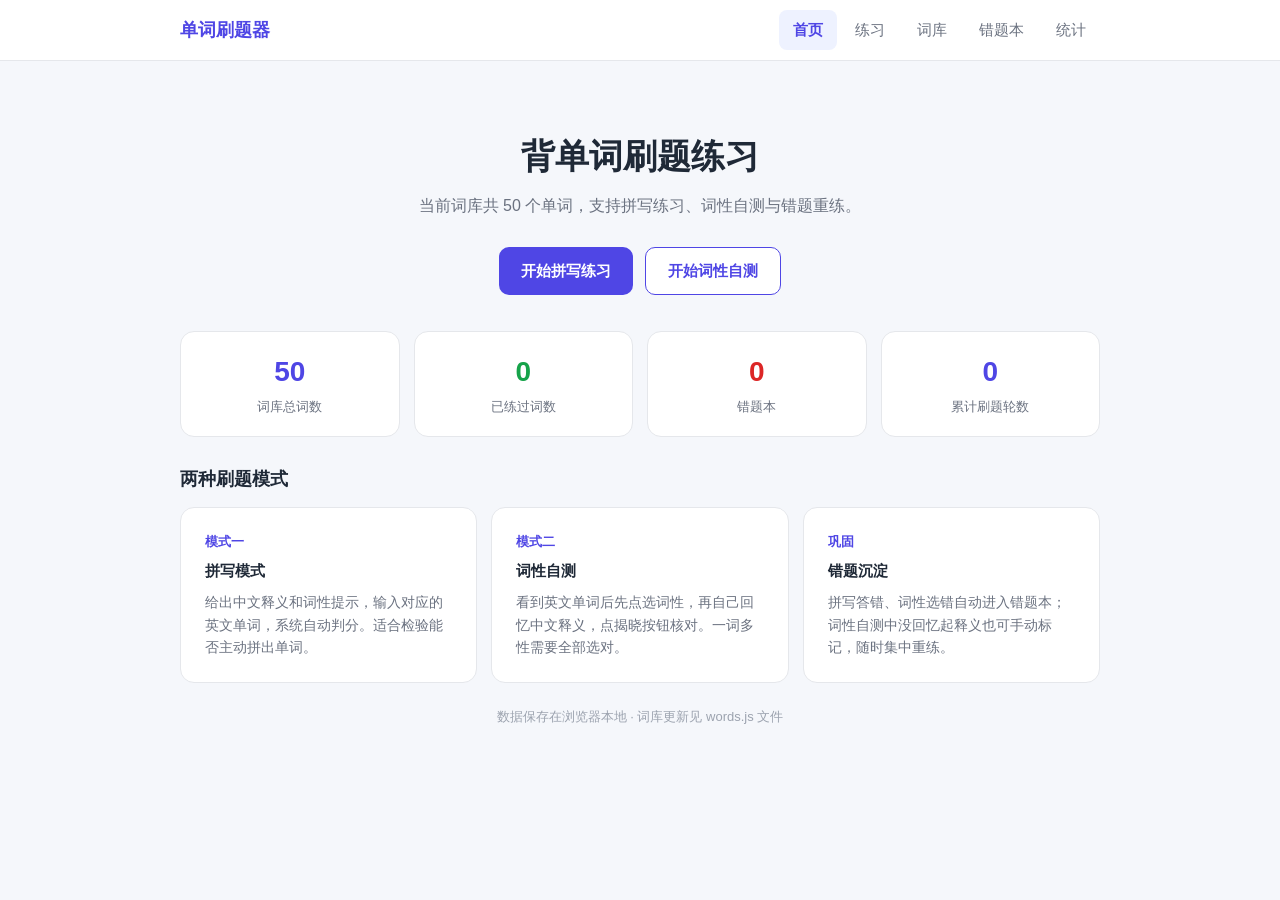
==== index.html @ fa1e154d "Add files via upload" ====
<!DOCTYPE html>
<html lang="zh-CN">
<head>
  <meta charset="UTF-8">
  <meta name="viewport" content="width=device-width, initial-scale=1.0">
  <title>单词刷题器</title>
  <link rel="stylesheet" href="css/style.css">
</head>
<body data-page="home">
  <nav class="nav">
    <div class="nav-inner">
      <a class="brand" href="index.html">单词刷题器</a>
      <div class="nav-links">
        <a href="index.html" data-nav="home">首页</a>
        <a href="practice.html" data-nav="practice">练习</a>
        <a href="browse.html" data-nav="browse">词库</a>
        <a href="mistakes.html" data-nav="mistakes">错题本</a>
        <a href="stats.html" data-nav="stats">统计</a>
      </div>
    </div>
  </nav>

  <div class="container">
    <div class="hero">
      <h1>背单词刷题练习</h1>
      <p class="subtitle" id="subtitle">正在加载词库…</p>
      <div class="hero-actions">
        <a class="btn btn-primary" href="practice.html?mode=spell">开始拼写练习</a>
        <a class="btn btn-outline" href="practice.html?mode=pos">开始词性自测</a>
      </div>
    </div>

    <div class="stat-grid">
      <div class="stat-box"><div class="num" id="st-total">0</div><div class="label">词库总词数</div></div>
      <div class="stat-box"><div class="num green" id="st-learned">0</div><div class="label">已练过词数</div></div>
      <div class="stat-box"><div class="num red" id="st-mistakes">0</div><div class="label">错题本</div></div>
      <div class="stat-box"><div class="num" id="st-rounds">0</div><div class="label">累计刷题轮数</div></div>
    </div>

    <h2 style="font-size:18px; margin: 26px 0 14px;">两种刷题模式</h2>
    <div class="feature-grid">
      <div class="card">
        <div class="feature-num">模式一</div>
        <h3>拼写模式</h3>
        <p>给出中文释义和词性提示，输入对应的英文单词，系统自动判分。适合检验能否主动拼出单词。</p>
      </div>
      <div class="card">
        <div class="feature-num">模式二</div>
        <h3>词性自测</h3>
        <p>看到英文单词后先点选词性，再自己回忆中文释义，点揭晓按钮核对。一词多性需要全部选对。</p>
      </div>
      <div class="card">
        <div class="feature-num">巩固</div>
        <h3>错题沉淀</h3>
        <p>拼写答错、词性选错自动进入错题本；词性自测中没回忆起释义也可手动标记，随时集中重练。</p>
      </div>
    </div>

    <div class="footer">数据保存在浏览器本地 · 词库更新见 words.js 文件</div>
  </div>

  <script src="js/words.js"></script>
  <script src="js/app.js"></script>
  <script>
    markActiveNav();
    var words = getAllWords();
    var stats = Store.getStats();
    var learned = Object.keys(stats).filter(function (w) { return stats[w].seen > 0 && getWord(w); }).length;
    document.getElementById('subtitle').textContent =
      '当前词库共 ' + words.length + ' 个单词，支持拼写练习、词性自测与错题重练。';
    document.getElementById('st-total').textContent = words.length;
    document.getElementById('st-learned').textContent = learned;
    document.getElementById('st-mistakes').textContent = Store.getMistakes().length;
    document.getElementById('st-rounds').textContent = Store.getHistory().length;
  </script>
</body>
</html>
---- css/style.css ----
/* ===== 单词刷题器 全站样式 ===== */
* { margin: 0; padding: 0; box-sizing: border-box; }

:root {
  --primary: #4f46e5;
  --primary-dark: #4338ca;
  --primary-light: #eef2ff;
  --green: #16a34a;
  --green-light: #f0fdf4;
  --red: #dc2626;
  --red-light: #fef2f2;
  --amber: #d97706;
  --amber-light: #fffbeb;
  --text: #1f2937;
  --text-sub: #6b7280;
  --border: #e5e7eb;
  --bg: #f5f7fb;
  --card: #ffffff;
  --radius: 14px;
}

body {
  font-family: -apple-system, BlinkMacSystemFont, "PingFang SC", "Microsoft YaHei", "Segoe UI", sans-serif;
  background: var(--bg);
  color: var(--text);
  line-height: 1.6;
}

/* ===== 导航 ===== */
.nav {
  position: sticky; top: 0; z-index: 100;
  background: rgba(255, 255, 255, 0.92);
  backdrop-filter: blur(10px);
  border-bottom: 1px solid var(--border);
}
.nav-inner {
  max-width: 960px; margin: 0 auto; padding: 0 20px;
  height: 60px; display: flex; align-items: center; justify-content: space-between;
}
.brand { font-size: 18px; font-weight: 700; color: var(--primary); text-decoration: none; }
.nav-links { display: flex; gap: 4px; }
.nav-links a {
  padding: 8px 14px; border-radius: 8px; text-decoration: none;
  color: var(--text-sub); font-size: 15px; font-weight: 500;
}
.nav-links a:hover { background: var(--primary-light); color: var(--primary); }
.nav-links a.active { background: var(--primary-light); color: var(--primary); font-weight: 600; }

.container { max-width: 960px; margin: 0 auto; padding: 28px 20px 60px; }

/* ===== 通用组件 ===== */
.card {
  background: var(--card); border: 1px solid var(--border);
  border-radius: var(--radius); padding: 24px; margin-bottom: 20px;
}
.card h2 { font-size: 18px; margin-bottom: 16px; }
.card h3 { font-size: 16px; margin-bottom: 12px; }

.btn {
  display: inline-flex; align-items: center; justify-content: center; gap: 6px;
  padding: 11px 22px; border: none; border-radius: 10px; cursor: pointer;
  font-size: 15px; font-weight: 600; text-decoration: none;
  transition: all 0.15s ease; font-family: inherit;
}
.btn-primary { background: var(--primary); color: #fff; }
.btn-primary:hover { background: var(--primary-dark); }
.btn-outline { background: #fff; color: var(--primary); border: 1.5px solid var(--primary); }
.btn-outline:hover { background: var(--primary-light); }
.btn-ghost { background: transparent; color: var(--text-sub); border: 1px solid var(--border); }
.btn-ghost:hover { color: var(--text); border-color: #c7ccd6; }
.btn-danger { background: #fff; color: var(--red); border: 1px solid #fecaca; }
.btn-danger:hover { background: var(--red-light); }
.btn-sm { padding: 6px 14px; font-size: 13px; border-radius: 8px; }
.btn:disabled { opacity: 0.5; cursor: not-allowed; }

.tag {
  display: inline-block; padding: 2px 10px; border-radius: 999px;
  font-size: 13px; font-weight: 600; background: var(--primary-light); color: var(--primary);
}
.tag-green { background: var(--green-light); color: var(--green); }
.tag-red { background: var(--red-light); color: var(--red); }
.tag-amber { background: var(--amber-light); color: var(--amber); }

/* ===== 首页 ===== */
.hero { text-align: center; padding: 40px 0 8px; }
.hero h1 { font-size: 34px; margin-bottom: 10px; }
.hero .subtitle { color: var(--text-sub); font-size: 16px; max-width: 560px; margin: 0 auto 28px; }
.hero-actions { display: flex; gap: 12px; justify-content: center; flex-wrap: wrap; }

.stat-grid {
  display: grid; grid-template-columns: repeat(4, 1fr); gap: 14px; margin: 28px 0;
}
.stat-box {
  background: var(--card); border: 1px solid var(--border); border-radius: var(--radius);
  padding: 18px; text-align: center;
}
.stat-box .num { font-size: 28px; font-weight: 700; color: var(--primary); }
.stat-box .num.green { color: var(--green); }
.stat-box .num.red { color: var(--red); }
.stat-box .label { font-size: 13px; color: var(--text-sub); margin-top: 2px; }

.feature-grid { display: grid; grid-template-columns: repeat(3, 1fr); gap: 14px; }
.feature-grid .card { margin-bottom: 0; }
.feature-num { font-size: 13px; font-weight: 700; color: var(--primary); margin-bottom: 6px; }
.feature-grid h3 { font-size: 15px; margin-bottom: 8px; }
.feature-grid p { font-size: 14px; color: var(--text-sub); }

/* ===== 练习页 ===== */
.mode-grid { display: grid; grid-template-columns: 1fr 1fr; gap: 14px; margin-bottom: 16px; }
.mode-card {
  border: 2px solid var(--border); border-radius: var(--radius); padding: 18px;
  cursor: pointer; transition: all 0.15s; background: #fff;
}
.mode-card:hover { border-color: #c7d2fe; }
.mode-card.selected { border-color: var(--primary); background: var(--primary-light); }
.mode-card h3 { font-size: 16px; margin-bottom: 6px; }
.mode-card p { font-size: 13px; color: var(--text-sub); }

.scope-row { display: flex; gap: 10px; align-items: center; flex-wrap: wrap; margin-bottom: 20px; }
.scope-row .label { font-size: 14px; color: var(--text-sub); font-weight: 600; }
.scope-btn {
  padding: 7px 16px; border-radius: 999px; border: 1.5px solid var(--border);
  background: #fff; cursor: pointer; font-size: 14px; font-family: inherit; color: var(--text-sub);
}
.scope-btn.selected { border-color: var(--primary); color: var(--primary); background: var(--primary-light); font-weight: 600; }

.quiz-header { display: flex; justify-content: space-between; align-items: center; margin-bottom: 18px; }
.quiz-header .progress-text { font-size: 14px; color: var(--text-sub); font-weight: 600; }
.progress-bar { height: 8px; background: var(--border); border-radius: 999px; overflow: hidden; margin-bottom: 26px; }
.progress-bar .fill { height: 100%; background: var(--primary); border-radius: 999px; transition: width 0.3s ease; }

.question-box { text-align: center; padding: 34px 20px; }
.q-word { font-size: 44px; font-weight: 700; letter-spacing: 0.5px; margin-bottom: 8px; word-break: break-word; }
.q-word-hint { font-size: 14px; color: var(--text-sub); margin-bottom: 6px; }
.q-meaning { font-size: 26px; font-weight: 600; margin-bottom: 10px; }
.q-pos-tags { margin-bottom: 14px; display: flex; gap: 8px; justify-content: center; flex-wrap: wrap; }

.spell-input {
  width: 100%; max-width: 420px; padding: 13px 18px; font-size: 18px;
  border: 2px solid var(--border); border-radius: 10px; outline: none;
  text-align: center; font-family: inherit; transition: border-color 0.15s;
}
.spell-input:focus { border-color: var(--primary); }
.spell-input.right { border-color: var(--green); background: var(--green-light); }
.spell-input.wrong { border-color: var(--red); background: var(--red-light); }

.pos-btns { display: flex; gap: 12px; justify-content: center; flex-wrap: wrap; margin: 18px 0 22px; }
.pos-btn {
  min-width: 74px; padding: 12px 18px; font-size: 17px; font-weight: 600;
  border: 2px solid var(--border); border-radius: 10px; background: #fff;
  cursor: pointer; font-family: inherit; color: var(--text); transition: all 0.12s;
}
.pos-btn:hover { border-color: var(--primary); color: var(--primary); }
.pos-btn.selected { border-color: var(--primary); background: var(--primary); color: #fff; }
.pos-btn.correct { border-color: var(--green); background: var(--green-light); color: var(--green); }
.pos-btn.wrong-pick { border-color: var(--red); background: var(--red-light); color: var(--red); }

.feedback { margin-top: 18px; min-height: 30px; font-size: 15px; font-weight: 600; }
.feedback.ok { color: var(--green); }
.feedback.bad { color: var(--red); }
.answer-reveal { margin-top: 16px; padding: 14px 18px; border-radius: 10px; text-align: left; }
.answer-reveal.good { background: var(--green-light); }
.answer-reveal.bad { background: var(--red-light); }
.answer-reveal .line { font-size: 15px; margin: 3px 0; }
.answer-reveal .line b { font-weight: 700; }

.quiz-actions { display: flex; gap: 12px; justify-content: center; margin-top: 22px; flex-wrap: wrap; }

/* ===== 结果面板 ===== */
.result-head { text-align: center; padding: 10px 0 20px; }
.result-head .big { font-size: 46px; font-weight: 700; color: var(--primary); }
.result-grid { display: grid; grid-template-columns: repeat(3, 1fr); gap: 14px; margin-bottom: 20px; }
.wrong-list { margin-top: 6px; }
.wrong-item {
  display: flex; justify-content: space-between; align-items: center; gap: 10px;
  padding: 10px 14px; border-bottom: 1px solid var(--border); font-size: 14px;
}
.wrong-item:last-child { border-bottom: none; }
.wrong-item b { font-size: 15px; }
.wrong-item .meaning { color: var(--text-sub); flex: 1; text-align: left; }

/* ===== 表格 ===== */
.table-wrap { overflow-x: auto; }
table.data { width: 100%; border-collapse: collapse; font-size: 14px; }
table.data th, table.data td { padding: 10px 12px; text-align: left; border-bottom: 1px solid var(--border); white-space: nowrap; }
table.data th { color: var(--text-sub); font-weight: 600; font-size: 13px; background: #fafbfd; }
table.data td.wrap { white-space: normal; min-width: 180px; }
table.data tr:hover td { background: #fafbff; }

.search-input {
  width: 100%; max-width: 380px; padding: 10px 16px; font-size: 14px;
  border: 1.5px solid var(--border); border-radius: 10px; outline: none; font-family: inherit;
}
.search-input:focus { border-color: var(--primary); }

.empty-state { text-align: center; padding: 46px 20px; color: var(--text-sub); }
.empty-state .icon { font-size: 38px; margin-bottom: 8px; }

/* ===== 错题本 ===== */
.mistake-item {
  display: flex; align-items: center; gap: 16px; padding: 16px 18px;
  border-bottom: 1px solid var(--border);
}
.mistake-item:last-child { border-bottom: none; }
.mistake-item .w { min-width: 130px; }
.mistake-item .w b { font-size: 17px; }
.mistake-item .info { flex: 1; }
.mistake-item .info .m { font-size: 14px; color: var(--text); }
.mistake-item .info .meta { font-size: 12.5px; color: var(--text-sub); margin-top: 3px; }

/* ===== 提示条 ===== */
.toast {
  position: fixed; bottom: 28px; left: 50%; transform: translateX(-50%) translateY(20px);
  background: var(--text); color: #fff; padding: 11px 22px; border-radius: 10px;
  font-size: 14px; opacity: 0; pointer-events: none; transition: all 0.25s; z-index: 200;
}
.toast.show { opacity: 1; transform: translateX(-50%) translateY(0); }

.footer { text-align: center; padding: 24px 0 34px; color: #9ca3af; font-size: 13px; }

/* ===== 响应式 ===== */
@media (max-width: 640px) {
  .nav-inner { padding: 0 14px; }
  .brand { font-size: 16px; }
  .nav-links a { padding: 7px 9px; font-size: 13.5px; }
  .stat-grid { grid-template-columns: repeat(2, 1fr); }
  .feature-grid { grid-template-columns: 1fr; }
  .mode-grid { grid-template-columns: 1fr; }
  .result-grid { grid-template-columns: 1fr; }
  .q-word { font-size: 34px; }
  .q-meaning { font-size: 21px; }
  .pos-btn { min-width: 60px; padding: 10px 14px; font-size: 15px; }
  .container { padding: 20px 14px 50px; }
}
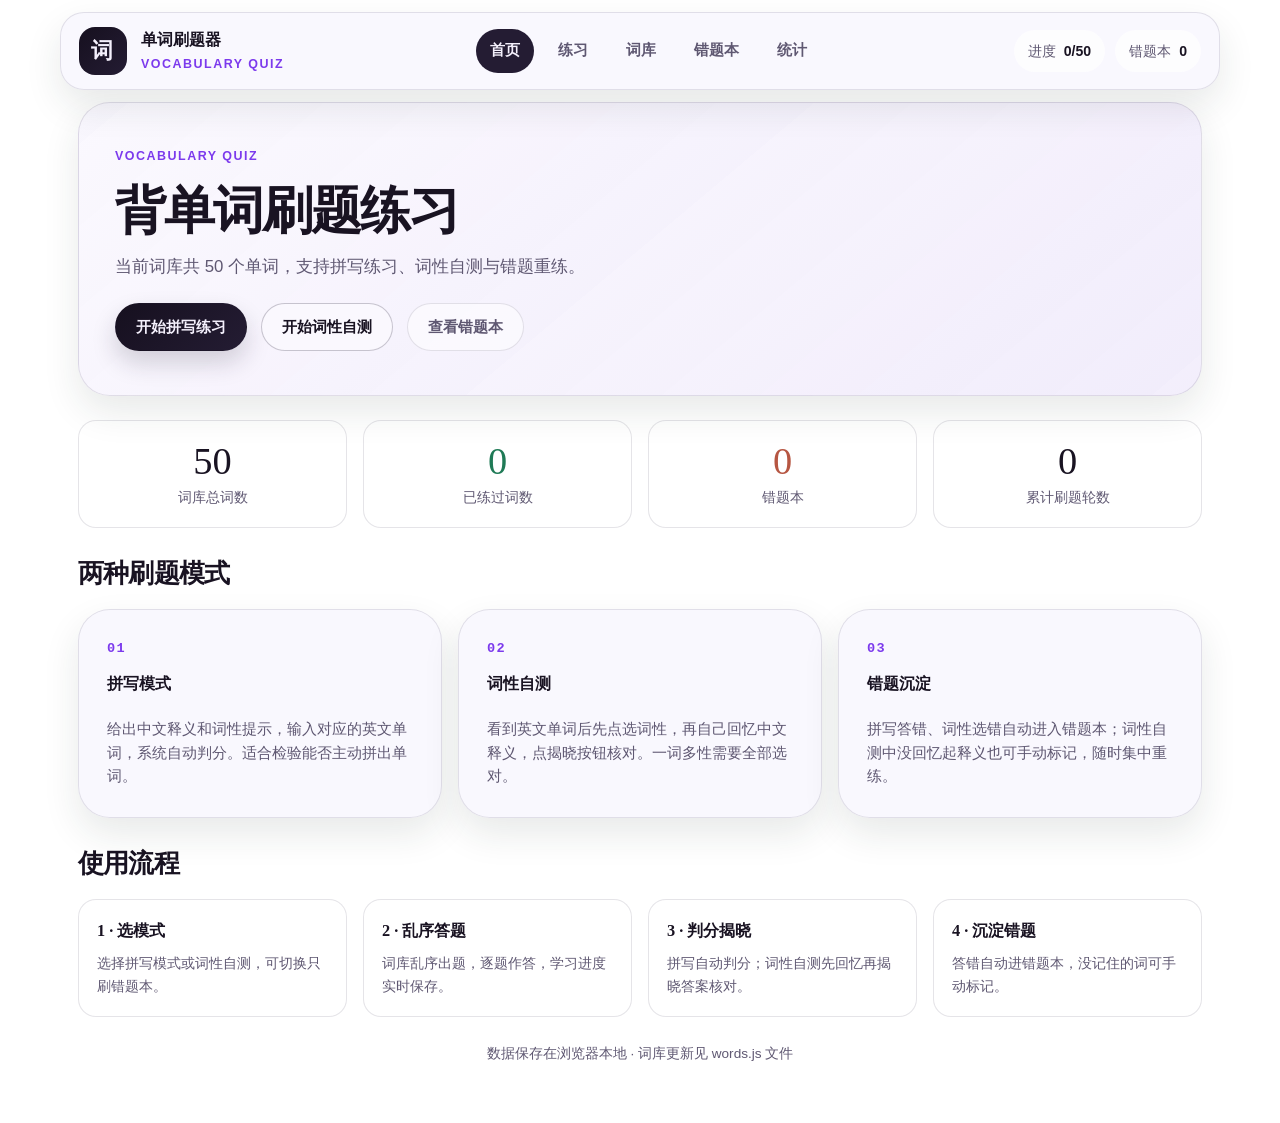
==== commit ed7af4e3: "Add files via upload" ====
--- a/index.html
+++ b/index.html
@@ -3,13 +3,21 @@
 <head>
   <meta charset="UTF-8">
   <meta name="viewport" content="width=device-width, initial-scale=1.0">
+  <meta name="theme-color" content="#241c33">
+  <link rel="icon" type="image/svg+xml" href="favicon.svg">
   <title>单词刷题器</title>
   <link rel="stylesheet" href="css/style.css">
 </head>
 <body data-page="home">
-  <nav class="nav">
+  <header class="nav">
     <div class="nav-inner">
-      <a class="brand" href="index.html">单词刷题器</a>
+      <a class="brand" href="index.html">
+        <span class="brand-mark">词</span>
+        <span class="brand-copy">
+          <strong>单词刷题器</strong>
+          <span class="eyebrow">Vocabulary Quiz</span>
+        </span>
+      </a>
       <div class="nav-links">
         <a href="index.html" data-nav="home">首页</a>
         <a href="practice.html" data-nav="practice">练习</a>
@@ -17,16 +25,22 @@
         <a href="mistakes.html" data-nav="mistakes">错题本</a>
         <a href="stats.html" data-nav="stats">统计</a>
       </div>
+      <div class="status-group">
+        <span class="status-pill">进度 <strong id="pill-progress">–</strong></span>
+        <span class="status-pill">错题本 <strong id="pill-mistakes">–</strong></span>
+      </div>
     </div>
-  </nav>
+  </header>
 
   <div class="container">
-    <div class="hero">
+    <div class="card hero-panel">
+      <span class="eyebrow">Vocabulary Quiz</span>
       <h1>背单词刷题练习</h1>
-      <p class="subtitle" id="subtitle">正在加载词库…</p>
-      <div class="hero-actions">
+      <p class="lead" id="subtitle">正在加载词库…</p>
+      <div class="cta-row">
         <a class="btn btn-primary" href="practice.html?mode=spell">开始拼写练习</a>
         <a class="btn btn-outline" href="practice.html?mode=pos">开始词性自测</a>
+        <a class="btn btn-ghost" href="mistakes.html">查看错题本</a>
       </div>
     </div>
 
@@ -37,23 +51,31 @@
       <div class="stat-box"><div class="num" id="st-rounds">0</div><div class="label">累计刷题轮数</div></div>
     </div>
 
-    <h2 style="font-size:18px; margin: 26px 0 14px;">两种刷题模式</h2>
+    <h2 class="section-title">两种刷题模式</h2>
     <div class="feature-grid">
       <div class="card">
-        <div class="feature-num">模式一</div>
+        <div class="feature-num">01</div>
         <h3>拼写模式</h3>
         <p>给出中文释义和词性提示，输入对应的英文单词，系统自动判分。适合检验能否主动拼出单词。</p>
       </div>
       <div class="card">
-        <div class="feature-num">模式二</div>
+        <div class="feature-num">02</div>
         <h3>词性自测</h3>
         <p>看到英文单词后先点选词性，再自己回忆中文释义，点揭晓按钮核对。一词多性需要全部选对。</p>
       </div>
       <div class="card">
-        <div class="feature-num">巩固</div>
+        <div class="feature-num">03</div>
         <h3>错题沉淀</h3>
         <p>拼写答错、词性选错自动进入错题本；词性自测中没回忆起释义也可手动标记，随时集中重练。</p>
       </div>
+    </div>
+
+    <h2 class="section-title">使用流程</h2>
+    <div class="timeline-grid">
+      <div class="timeline-step"><strong>1 · 选模式</strong><p>选择拼写模式或词性自测，可切换只刷错题本。</p></div>
+      <div class="timeline-step"><strong>2 · 乱序答题</strong><p>词库乱序出题，逐题作答，学习进度实时保存。</p></div>
+      <div class="timeline-step"><strong>3 · 判分揭晓</strong><p>拼写自动判分；词性自测先回忆再揭晓答案核对。</p></div>
+      <div class="timeline-step"><strong>4 · 沉淀错题</strong><p>答错自动进错题本，没记住的词可手动标记。</p></div>
     </div>
 
     <div class="footer">数据保存在浏览器本地 · 词库更新见 words.js 文件</div>
@@ -63,6 +85,7 @@
   <script src="js/app.js"></script>
   <script>
     markActiveNav();
+    renderTopbarPills();
     var words = getAllWords();
     var stats = Store.getStats();
     var learned = Object.keys(stats).filter(function (w) { return stats[w].seen > 0 && getWord(w); }).length;
--- a/css/style.css
+++ b/css/style.css
@@ -1,234 +1,388 @@
-/* ===== 单词刷题器 全站样式 ===== */
+/* ===== 单词刷题器 全站样式（仿 ZJU_Botany_Tests 设计规范） ===== */
+:root {
+  --bg: #ffffff;
+  --surface: #f9f7fedb;
+  --surface-strong: #faf8fe;
+  --line: #2a21401f;
+  --line-strong: #241b383d;
+  --ink: #191322;
+  --ink-soft: #5f5872;
+  --green: #241c33;
+  --green-deep: #16101f;
+  --green-soft: #e9e2f7;
+  --coral: #7c3aed;
+  --coral-soft: #ede9fe;
+  --correct: #1f7a56;
+  --correct-soft: #dcefe6;
+  --incorrect: #b65642;
+  --incorrect-soft: #f7dfd8;
+  --shadow-md: 0 16px 36px #1e32281a;
+  --radius-xl: 32px;
+  --radius-lg: 24px;
+  --radius-md: 18px;
+  --font-body: "IBM Plex Sans", "Noto Sans SC", "PingFang SC", "Segoe UI Variable", sans-serif;
+  --font-heading: "Georgia", "Songti SC", "Times New Roman", serif;
+  --font-mono: "Cascadia Code", "SFMono-Regular", Consolas, monospace;
+  /* 兼容旧内联样式 */
+  --text-sub: var(--ink-soft);
+  color: var(--ink);
+  font: 16px/1.6 var(--font-body);
+  text-rendering: optimizelegibility;
+  -webkit-font-smoothing: antialiased;
+  background: #ffffff;
+}
+
 * { margin: 0; padding: 0; box-sizing: border-box; }
-
-:root {
-  --primary: #4f46e5;
-  --primary-dark: #4338ca;
-  --primary-light: #eef2ff;
-  --green: #16a34a;
-  --green-light: #f0fdf4;
-  --red: #dc2626;
-  --red-light: #fef2f2;
-  --amber: #d97706;
-  --amber-light: #fffbeb;
-  --text: #1f2937;
-  --text-sub: #6b7280;
-  --border: #e5e7eb;
-  --bg: #f5f7fb;
-  --card: #ffffff;
-  --radius: 14px;
-}
-
-body {
-  font-family: -apple-system, BlinkMacSystemFont, "PingFang SC", "Microsoft YaHei", "Segoe UI", sans-serif;
-  background: var(--bg);
-  color: var(--text);
-  line-height: 1.6;
-}
-
-/* ===== 导航 ===== */
+html { scroll-behavior: smooth; }
+body { min-width: 320px; min-height: 100vh; }
+
+a { color: inherit; text-decoration: none; }
+button { cursor: pointer; background: none; border: 0; font: inherit; }
+input, select, textarea { font: inherit; }
+
+/* ===== 顶栏（悬浮毛玻璃卡片） ===== */
 .nav {
-  position: sticky; top: 0; z-index: 100;
-  background: rgba(255, 255, 255, 0.92);
-  backdrop-filter: blur(10px);
-  border-bottom: 1px solid var(--border);
+  position: sticky; top: 12px; z-index: 100;
+  padding: 0 18px; margin-bottom: 4px;
 }
 .nav-inner {
-  max-width: 960px; margin: 0 auto; padding: 0 20px;
-  height: 60px; display: flex; align-items: center; justify-content: space-between;
-}
-.brand { font-size: 18px; font-weight: 700; color: var(--primary); text-decoration: none; }
-.nav-links { display: flex; gap: 4px; }
+  width: min(1160px, 100%); margin: 0 auto;
+  display: flex; align-items: center; justify-content: space-between; gap: 18px;
+  padding: 14px 18px;
+  border: 1px solid var(--line);
+  border-radius: var(--radius-lg);
+  background: var(--surface);
+  -webkit-backdrop-filter: blur(18px); backdrop-filter: blur(18px);
+  box-shadow: var(--shadow-md);
+}
+.brand { display: flex; align-items: center; gap: 14px; min-width: 0; }
+.brand-mark {
+  width: 48px; height: 48px; flex-shrink: 0;
+  display: grid; place-items: center;
+  background: linear-gradient(135deg, var(--green-deep), var(--green));
+  color: #f4f0fc; font-family: var(--font-heading);
+  font-size: 1.35rem; font-weight: 700; letter-spacing: .08em;
+  border-radius: 16px;
+}
+.brand-copy { display: flex; flex-direction: column; gap: 2px; min-width: 0; }
+.brand-copy strong { color: var(--ink); font-size: 1rem; }
+.eyebrow {
+  display: inline-flex; align-items: center; gap: 8px;
+  letter-spacing: .12em; text-transform: uppercase;
+  color: var(--coral); font-size: .78rem; font-weight: 600;
+}
+.nav-links { display: flex; align-items: center; justify-content: center; gap: 10px; flex-wrap: wrap; }
 .nav-links a {
-  padding: 8px 14px; border-radius: 8px; text-decoration: none;
-  color: var(--text-sub); font-size: 15px; font-weight: 500;
-}
-.nav-links a:hover { background: var(--primary-light); color: var(--primary); }
-.nav-links a.active { background: var(--primary-light); color: var(--primary); font-weight: 600; }
-
-.container { max-width: 960px; margin: 0 auto; padding: 28px 20px 60px; }
-
-/* ===== 通用组件 ===== */
+  padding: 10px 14px; border-radius: 999px;
+  color: var(--ink-soft); font-size: .92rem; font-weight: 600;
+  transition: background-color .16s, color .16s;
+}
+.nav-links a:hover { color: var(--ink); background: #241c3314; }
+.nav-links a.active { color: #f4f0fc; background: var(--green); }
+.status-group { display: flex; align-items: center; justify-content: flex-end; gap: 10px; flex-wrap: wrap; }
+.status-pill {
+  display: inline-flex; align-items: center; gap: 8px;
+  padding: 10px 14px; border-radius: 999px;
+  color: var(--ink-soft); background: #ffffffb8; font-size: .88rem;
+  white-space: nowrap;
+}
+.status-pill strong { color: var(--ink); }
+
+/* ===== 页面容器 ===== */
+.container {
+  width: min(1160px, 100%); margin: 0 auto;
+  padding: 20px 18px 48px;
+  position: relative; z-index: 1;
+}
+
+/* ===== 面板卡片 ===== */
 .card {
-  background: var(--card); border: 1px solid var(--border);
-  border-radius: var(--radius); padding: 24px; margin-bottom: 20px;
-}
-.card h2 { font-size: 18px; margin-bottom: 16px; }
-.card h3 { font-size: 16px; margin-bottom: 12px; }
-
+  position: relative;
+  background: var(--surface);
+  border: 1px solid var(--line);
+  border-radius: var(--radius-xl);
+  padding: 28px; margin-bottom: 20px;
+  -webkit-backdrop-filter: blur(18px); backdrop-filter: blur(18px);
+  box-shadow: var(--shadow-md);
+}
+.card h2 {
+  font-family: var(--font-heading); letter-spacing: -.03em;
+  font-size: clamp(1.35rem, 2vw, 1.9rem);
+  color: var(--ink); margin-bottom: 18px; line-height: 1.2;
+}
+.card h3 { font-size: 1.02rem; margin-bottom: 12px; color: var(--ink); }
+.h2-sub { font-size: .88rem; color: var(--ink-soft); font-weight: 400; }
+
+.section-title {
+  font-family: var(--font-heading); letter-spacing: -.03em;
+  font-size: clamp(1.35rem, 2vw, 1.9rem);
+  color: var(--ink); margin: 26px 0 14px;
+}
+
+/* ===== 按钮（胶囊形） ===== */
 .btn {
   display: inline-flex; align-items: center; justify-content: center; gap: 6px;
-  padding: 11px 22px; border: none; border-radius: 10px; cursor: pointer;
-  font-size: 15px; font-weight: 600; text-decoration: none;
-  transition: all 0.15s ease; font-family: inherit;
-}
-.btn-primary { background: var(--primary); color: #fff; }
-.btn-primary:hover { background: var(--primary-dark); }
-.btn-outline { background: #fff; color: var(--primary); border: 1.5px solid var(--primary); }
-.btn-outline:hover { background: var(--primary-light); }
-.btn-ghost { background: transparent; color: var(--text-sub); border: 1px solid var(--border); }
-.btn-ghost:hover { color: var(--text); border-color: #c7ccd6; }
-.btn-danger { background: #fff; color: var(--red); border: 1px solid #fecaca; }
-.btn-danger:hover { background: var(--red-light); }
-.btn-sm { padding: 6px 14px; font-size: 13px; border-radius: 8px; }
-.btn:disabled { opacity: 0.5; cursor: not-allowed; }
-
+  min-height: 48px; padding: 0 20px;
+  border: 1px solid transparent; border-radius: 999px;
+  font-size: .95rem; font-weight: 600; text-decoration: none;
+  transition: transform .16s, background-color .16s, border-color .16s, color .16s, box-shadow .16s;
+}
+.btn:hover { transform: translateY(-1px); }
+.btn:disabled { opacity: .45; cursor: not-allowed; transform: none; }
+.btn-primary {
+  background: linear-gradient(135deg, var(--green-deep), var(--green));
+  color: #f4f0fc; box-shadow: 0 12px 24px #241c332e;
+}
+.btn-outline { background: var(--surface-strong); border-color: var(--line-strong); color: var(--ink); }
+.btn-outline:hover { border-color: var(--coral); color: #4c1d95; }
+.btn-ghost { background: #ffffff80; border-color: var(--line); color: var(--ink-soft); }
+.btn-ghost:hover { color: var(--ink); border-color: var(--line-strong); }
+.btn-danger { background: #fff; color: var(--incorrect); border-color: #e8c7be; }
+.btn-danger:hover { background: var(--incorrect-soft); }
+.btn-sm { min-height: 38px; padding: 0 14px; font-size: .85rem; }
+
+/* ===== 标签胶囊 ===== */
 .tag {
-  display: inline-block; padding: 2px 10px; border-radius: 999px;
-  font-size: 13px; font-weight: 600; background: var(--primary-light); color: var(--primary);
-}
-.tag-green { background: var(--green-light); color: var(--green); }
-.tag-red { background: var(--red-light); color: var(--red); }
-.tag-amber { background: var(--amber-light); color: var(--amber); }
-
-/* ===== 首页 ===== */
-.hero { text-align: center; padding: 40px 0 8px; }
-.hero h1 { font-size: 34px; margin-bottom: 10px; }
-.hero .subtitle { color: var(--text-sub); font-size: 16px; max-width: 560px; margin: 0 auto 28px; }
-.hero-actions { display: flex; gap: 12px; justify-content: center; flex-wrap: wrap; }
-
-.stat-grid {
-  display: grid; grid-template-columns: repeat(4, 1fr); gap: 14px; margin: 28px 0;
-}
+  display: inline-block; padding: 3px 12px; border-radius: 999px;
+  font-size: .84rem; font-weight: 600;
+  background: var(--green-soft); color: var(--green-deep);
+  font-family: var(--font-mono);
+}
+.tag-green { background: var(--correct-soft); color: var(--correct); }
+.tag-red { background: var(--incorrect-soft); color: var(--incorrect); }
+.tag-amber { background: #f5ead2; color: #8a5a18; }
+
+/* ===== 首页 Hero ===== */
+.hero-panel {
+  background: linear-gradient(140deg, #faf8fef5, #f1ecfbe6), var(--surface);
+  padding: 44px 36px;
+  display: grid; gap: 16px; justify-items: start;
+}
+.hero-panel h1 {
+  font-family: var(--font-heading); color: var(--ink);
+  letter-spacing: -.04em; line-height: 1.08;
+  font-size: clamp(2.2rem, 4vw, 4rem);
+}
+.lead { color: var(--ink-soft); font-size: 1.05rem; max-width: 680px; }
+.cta-row { display: flex; flex-wrap: wrap; gap: 14px; margin-top: 6px; }
+
+/* ===== 指标卡片 ===== */
+.stat-grid { display: grid; grid-template-columns: repeat(4, minmax(0, 1fr)); gap: 16px; margin: 24px 0; }
 .stat-box {
-  background: var(--card); border: 1px solid var(--border); border-radius: var(--radius);
-  padding: 18px; text-align: center;
-}
-.stat-box .num { font-size: 28px; font-weight: 700; color: var(--primary); }
-.stat-box .num.green { color: var(--green); }
-.stat-box .num.red { color: var(--red); }
-.stat-box .label { font-size: 13px; color: var(--text-sub); margin-top: 2px; }
-
-.feature-grid { display: grid; grid-template-columns: repeat(3, 1fr); gap: 14px; }
-.feature-grid .card { margin-bottom: 0; }
-.feature-num { font-size: 13px; font-weight: 700; color: var(--primary); margin-bottom: 6px; }
-.feature-grid h3 { font-size: 15px; margin-bottom: 8px; }
-.feature-grid p { font-size: 14px; color: var(--text-sub); }
-
-/* ===== 练习页 ===== */
-.mode-grid { display: grid; grid-template-columns: 1fr 1fr; gap: 14px; margin-bottom: 16px; }
+  display: grid; gap: 4px;
+  background: #ffffffbd; border: 1px solid var(--line);
+  border-radius: var(--radius-md); padding: 18px 16px; text-align: center;
+}
+.stat-box .num {
+  font-family: var(--font-heading); color: var(--ink);
+  font-size: clamp(1.8rem, 3vw, 2.6rem); line-height: 1.15;
+}
+.stat-box .num.green { color: var(--correct); }
+.stat-box .num.red { color: var(--incorrect); }
+.stat-box .label { color: var(--ink-soft); font-size: .86rem; }
+
+/* ===== 特性卡片 / 流程 ===== */
+.feature-grid { display: grid; grid-template-columns: repeat(3, minmax(0, 1fr)); gap: 16px; }
+.feature-grid .card { margin-bottom: 0; display: grid; gap: 10px; align-content: start; min-height: 190px; }
+.feature-num {
+  font-family: var(--font-mono); font-size: .85rem; letter-spacing: .1em;
+  color: var(--coral); font-weight: 600;
+}
+.feature-grid p { color: var(--ink-soft); font-size: .92rem; }
+
+.timeline-grid { display: grid; grid-template-columns: repeat(4, minmax(0, 1fr)); gap: 16px; }
+.timeline-step {
+  display: grid; gap: 8px;
+  border: 1px solid var(--line); border-radius: var(--radius-md);
+  background: #ffffff94; padding: 18px;
+}
+.timeline-step strong { font-family: var(--font-heading); color: var(--ink); font-size: 1.02rem; }
+.timeline-step p { color: var(--ink-soft); font-size: .9rem; }
+
+/* ===== 练习页：设置 ===== */
+.mode-grid { display: grid; grid-template-columns: repeat(2, minmax(0, 1fr)); gap: 18px; margin-bottom: 18px; }
 .mode-card {
-  border: 2px solid var(--border); border-radius: var(--radius); padding: 18px;
-  cursor: pointer; transition: all 0.15s; background: #fff;
-}
-.mode-card:hover { border-color: #c7d2fe; }
-.mode-card.selected { border-color: var(--primary); background: var(--primary-light); }
-.mode-card h3 { font-size: 16px; margin-bottom: 6px; }
-.mode-card p { font-size: 13px; color: var(--text-sub); }
-
-.scope-row { display: flex; gap: 10px; align-items: center; flex-wrap: wrap; margin-bottom: 20px; }
-.scope-row .label { font-size: 14px; color: var(--text-sub); font-weight: 600; }
+  display: grid; gap: 10px; align-content: start;
+  border: 1px solid var(--line); border-radius: var(--radius-lg);
+  background: #ffffffa8; padding: 22px;
+  cursor: pointer; box-shadow: var(--shadow-md);
+  transition: transform .16s, border-color .16s, background-color .16s, box-shadow .16s;
+}
+.mode-card:hover { transform: translateY(-1px); border-color: #7c3aed52; }
+.mode-card.selected {
+  background: linear-gradient(145deg, #ede9fef2, #faf8fef2), #fff;
+  border-color: #7c3aed66; box-shadow: 0 18px 34px #7c3aed1f;
+}
+.mode-card h3 { font-family: var(--font-heading); font-size: 1.15rem; margin-bottom: 0; }
+.mode-card p { color: var(--ink-soft); font-size: .9rem; }
+
+.scope-row { display: flex; gap: 12px; align-items: center; flex-wrap: wrap; margin-bottom: 20px; }
+.scope-row .label { font-size: .9rem; color: var(--ink-soft); font-weight: 600; }
 .scope-btn {
-  padding: 7px 16px; border-radius: 999px; border: 1.5px solid var(--border);
-  background: #fff; cursor: pointer; font-size: 14px; font-family: inherit; color: var(--text-sub);
-}
-.scope-btn.selected { border-color: var(--primary); color: var(--primary); background: var(--primary-light); font-weight: 600; }
-
-.quiz-header { display: flex; justify-content: space-between; align-items: center; margin-bottom: 18px; }
-.quiz-header .progress-text { font-size: 14px; color: var(--text-sub); font-weight: 600; }
-.progress-bar { height: 8px; background: var(--border); border-radius: 999px; overflow: hidden; margin-bottom: 26px; }
-.progress-bar .fill { height: 100%; background: var(--primary); border-radius: 999px; transition: width 0.3s ease; }
-
-.question-box { text-align: center; padding: 34px 20px; }
-.q-word { font-size: 44px; font-weight: 700; letter-spacing: 0.5px; margin-bottom: 8px; word-break: break-word; }
-.q-word-hint { font-size: 14px; color: var(--text-sub); margin-bottom: 6px; }
-.q-meaning { font-size: 26px; font-weight: 600; margin-bottom: 10px; }
-.q-pos-tags { margin-bottom: 14px; display: flex; gap: 8px; justify-content: center; flex-wrap: wrap; }
+  padding: 10px 16px; border-radius: 999px; border: 1px solid var(--line);
+  background: #ffffffc7; color: var(--ink-soft); font-size: .9rem; font-weight: 600;
+  transition: background-color .16s, border-color .16s, color .16s;
+}
+.scope-btn.selected { background: var(--green-soft); border-color: #7c3aed6b; color: var(--green-deep); }
+
+.setup-row { display: flex; gap: 14px; align-items: center; flex-wrap: wrap; }
+.setup-row .hint { font-size: .9rem; color: var(--ink-soft); }
+
+/* ===== 练习页：答题 ===== */
+.quiz-header { display: flex; justify-content: space-between; align-items: center; gap: 12px; flex-wrap: wrap; margin-bottom: 18px; }
+.progress-text { font-size: .92rem; color: var(--ink-soft); font-weight: 600; }
+.quiz-header-right { display: flex; align-items: center; gap: 8px; }
+.progress-bar { height: 12px; background: #241c3314; border-radius: 999px; overflow: hidden; margin-bottom: 28px; }
+.progress-bar .fill {
+  display: block; height: 100%; border-radius: inherit;
+  background: linear-gradient(135deg, var(--coral), var(--green));
+  transition: width .3s ease;
+}
+
+.question-box { text-align: center; padding: 30px 16px 26px; display: grid; gap: 14px; justify-items: center; }
+.q-word {
+  font-family: var(--font-heading); letter-spacing: -.03em; color: var(--ink);
+  font-size: clamp(2rem, 4vw, 3.4rem); line-height: 1.1; word-break: break-word;
+}
+.q-word-hint { color: var(--ink-soft); font-size: .92rem; }
+.q-meaning {
+  font-family: var(--font-heading); font-weight: 700; color: var(--ink);
+  font-size: clamp(1.4rem, 2.5vw, 2.3rem); line-height: 1.25;
+}
+.q-pos-tags { display: flex; gap: 8px; justify-content: center; flex-wrap: wrap; }
 
 .spell-input {
-  width: 100%; max-width: 420px; padding: 13px 18px; font-size: 18px;
-  border: 2px solid var(--border); border-radius: 10px; outline: none;
-  text-align: center; font-family: inherit; transition: border-color 0.15s;
-}
-.spell-input:focus { border-color: var(--primary); }
-.spell-input.right { border-color: var(--green); background: var(--green-light); }
-.spell-input.wrong { border-color: var(--red); background: var(--red-light); }
-
-.pos-btns { display: flex; gap: 12px; justify-content: center; flex-wrap: wrap; margin: 18px 0 22px; }
+  width: 100%; max-width: 440px; padding: 14px 16px;
+  font-size: 1.05rem; text-align: center; outline: none;
+  border: 1.5px solid var(--line); border-radius: var(--radius-md);
+  background: #ffffffb8; color: var(--ink);
+  transition: border-color .16s, box-shadow .16s, background-color .16s;
+}
+.spell-input:focus { border-color: var(--coral); box-shadow: 0 0 0 3px #7c3aed1f; }
+.spell-input.right { border-color: var(--correct); background: var(--correct-soft); }
+.spell-input.wrong { border-color: var(--incorrect); background: var(--incorrect-soft); }
+
+.pos-btns { display: flex; gap: 12px; justify-content: center; flex-wrap: wrap; margin: 6px 0 10px; }
 .pos-btn {
-  min-width: 74px; padding: 12px 18px; font-size: 17px; font-weight: 600;
-  border: 2px solid var(--border); border-radius: 10px; background: #fff;
-  cursor: pointer; font-family: inherit; color: var(--text); transition: all 0.12s;
-}
-.pos-btn:hover { border-color: var(--primary); color: var(--primary); }
-.pos-btn.selected { border-color: var(--primary); background: var(--primary); color: #fff; }
-.pos-btn.correct { border-color: var(--green); background: var(--green-light); color: var(--green); }
-.pos-btn.wrong-pick { border-color: var(--red); background: var(--red-light); color: var(--red); }
-
-.feedback { margin-top: 18px; min-height: 30px; font-size: 15px; font-weight: 600; }
-.feedback.ok { color: var(--green); }
-.feedback.bad { color: var(--red); }
-.answer-reveal { margin-top: 16px; padding: 14px 18px; border-radius: 10px; text-align: left; }
-.answer-reveal.good { background: var(--green-light); }
-.answer-reveal.bad { background: var(--red-light); }
-.answer-reveal .line { font-size: 15px; margin: 3px 0; }
-.answer-reveal .line b { font-weight: 700; }
-
-.quiz-actions { display: flex; gap: 12px; justify-content: center; margin-top: 22px; flex-wrap: wrap; }
+  min-width: 78px; min-height: 48px; padding: 0 18px;
+  border: 1px solid var(--line); border-radius: 999px;
+  background: #ffffffc7; color: var(--ink);
+  font-size: 1rem; font-weight: 600; font-family: var(--font-mono);
+  transition: transform .16s, background-color .16s, border-color .16s, color .16s;
+}
+.pos-btn:hover { border-color: var(--coral); color: #4c1d95; }
+.pos-btn.selected { background: var(--green); border-color: var(--green); color: #f4f0fc; }
+.pos-btn.correct { background: var(--correct-soft); border-color: var(--correct); color: var(--correct); }
+.pos-btn.wrong-pick { background: var(--incorrect-soft); border-color: var(--incorrect); color: var(--incorrect); }
+
+.feedback { min-height: 28px; font-size: 1rem; font-weight: 700; }
+.feedback.ok { color: var(--correct); }
+.feedback.bad { color: var(--incorrect); }
+
+.answer-reveal {
+  display: grid; gap: 8px; text-align: left; width: 100%; max-width: 640px;
+  border: 1px dashed var(--line-strong); border-radius: var(--radius-md);
+  background: #ffffffe0; padding: 18px;
+}
+.answer-reveal.good { border-color: #1f7a5655; }
+.answer-reveal.bad { border-color: var(--incorrect); }
+.answer-reveal .line { font-size: .98rem; }
+.answer-reveal .line b { color: var(--ink); }
+
+.quiz-actions { display: flex; gap: 12px; justify-content: center; flex-wrap: wrap; margin-top: 20px; }
 
 /* ===== 结果面板 ===== */
-.result-head { text-align: center; padding: 10px 0 20px; }
-.result-head .big { font-size: 46px; font-weight: 700; color: var(--primary); }
-.result-grid { display: grid; grid-template-columns: repeat(3, 1fr); gap: 14px; margin-bottom: 20px; }
+.result-head {
+  display: grid; gap: 6px; place-items: center; text-align: center;
+  border: 1px dashed #2a21403d; border-radius: var(--radius-lg);
+  background: radial-gradient(circle at top, #7c3aed1f, #0000 54%), #ffffffb3;
+  padding: 28px; margin-bottom: 20px;
+}
+.result-head .big {
+  font-family: var(--font-heading); color: var(--green-deep);
+  font-size: clamp(2.4rem, 5vw, 3.6rem); line-height: 1.1;
+}
+.result-head .muted { color: var(--ink-soft); font-size: .95rem; }
+.result-grid { display: grid; grid-template-columns: repeat(3, minmax(0, 1fr)); gap: 16px; margin-bottom: 20px; }
 .wrong-list { margin-top: 6px; }
 .wrong-item {
-  display: flex; justify-content: space-between; align-items: center; gap: 10px;
-  padding: 10px 14px; border-bottom: 1px solid var(--border); font-size: 14px;
+  display: flex; justify-content: space-between; align-items: center; gap: 12px;
+  padding: 12px 4px; border-bottom: 1px solid var(--line); font-size: .95rem;
 }
 .wrong-item:last-child { border-bottom: none; }
-.wrong-item b { font-size: 15px; }
-.wrong-item .meaning { color: var(--text-sub); flex: 1; text-align: left; }
+.wrong-item b { font-family: var(--font-heading); font-size: 1.02rem; }
+.wrong-item .meaning { color: var(--ink-soft); flex: 1; text-align: left; }
 
 /* ===== 表格 ===== */
 .table-wrap { overflow-x: auto; }
-table.data { width: 100%; border-collapse: collapse; font-size: 14px; }
-table.data th, table.data td { padding: 10px 12px; text-align: left; border-bottom: 1px solid var(--border); white-space: nowrap; }
-table.data th { color: var(--text-sub); font-weight: 600; font-size: 13px; background: #fafbfd; }
+table.data { width: 100%; border-collapse: collapse; font-size: .93rem; }
+table.data th, table.data td { padding: 12px; text-align: left; border-bottom: 1px solid var(--line); white-space: nowrap; }
+table.data th {
+  color: var(--ink-soft); font-weight: 600; font-size: .78rem;
+  letter-spacing: .08em; text-transform: uppercase;
+}
 table.data td.wrap { white-space: normal; min-width: 180px; }
-table.data tr:hover td { background: #fafbff; }
+table.data tr:hover td { background: #241c330a; }
 
 .search-input {
-  width: 100%; max-width: 380px; padding: 10px 16px; font-size: 14px;
-  border: 1.5px solid var(--border); border-radius: 10px; outline: none; font-family: inherit;
-}
-.search-input:focus { border-color: var(--primary); }
-
-.empty-state { text-align: center; padding: 46px 20px; color: var(--text-sub); }
-.empty-state .icon { font-size: 38px; margin-bottom: 8px; }
+  width: 100%; max-width: 400px; padding: 14px 16px;
+  font-size: .98rem; outline: none;
+  border: 1.5px solid var(--line); border-radius: var(--radius-md);
+  background: #ffffffb8; color: var(--ink);
+  transition: border-color .16s, box-shadow .16s;
+}
+.search-input:focus { border-color: var(--coral); box-shadow: 0 0 0 3px #7c3aed1f; }
+
+/* ===== 空状态 ===== */
+.empty-state { text-align: center; padding: 44px 20px; color: var(--ink-soft); }
+.empty-state .icon { font-size: 2rem; color: var(--correct); margin-bottom: 6px; }
 
 /* ===== 错题本 ===== */
 .mistake-item {
-  display: flex; align-items: center; gap: 16px; padding: 16px 18px;
-  border-bottom: 1px solid var(--border);
+  display: flex; align-items: center; gap: 16px;
+  padding: 16px 4px; border-bottom: 1px solid var(--line);
 }
 .mistake-item:last-child { border-bottom: none; }
 .mistake-item .w { min-width: 130px; }
-.mistake-item .w b { font-size: 17px; }
+.mistake-item .w b { font-family: var(--font-heading); font-size: 1.15rem; }
 .mistake-item .info { flex: 1; }
-.mistake-item .info .m { font-size: 14px; color: var(--text); }
-.mistake-item .info .meta { font-size: 12.5px; color: var(--text-sub); margin-top: 3px; }
+.mistake-item .info .m { font-size: .95rem; }
+.mistake-item .info .meta { color: var(--ink-soft); font-size: .8rem; font-family: var(--font-mono); margin-top: 3px; }
 
 /* ===== 提示条 ===== */
 .toast {
   position: fixed; bottom: 28px; left: 50%; transform: translateX(-50%) translateY(20px);
-  background: var(--text); color: #fff; padding: 11px 22px; border-radius: 10px;
-  font-size: 14px; opacity: 0; pointer-events: none; transition: all 0.25s; z-index: 200;
+  background: var(--green-deep); color: #f4f0fc;
+  padding: 12px 22px; border-radius: 999px;
+  font-size: .9rem; opacity: 0; pointer-events: none;
+  transition: all .25s; z-index: 200; box-shadow: var(--shadow-md);
 }
 .toast.show { opacity: 1; transform: translateX(-50%) translateY(0); }
 
-.footer { text-align: center; padding: 24px 0 34px; color: #9ca3af; font-size: 13px; }
+.footer { text-align: center; padding: 26px 0 10px; color: var(--ink-soft); font-size: .85rem; }
 
 /* ===== 响应式 ===== */
-@media (max-width: 640px) {
-  .nav-inner { padding: 0 14px; }
-  .brand { font-size: 16px; }
-  .nav-links a { padding: 7px 9px; font-size: 13.5px; }
-  .stat-grid { grid-template-columns: repeat(2, 1fr); }
-  .feature-grid { grid-template-columns: 1fr; }
-  .mode-grid { grid-template-columns: 1fr; }
-  .result-grid { grid-template-columns: 1fr; }
-  .q-word { font-size: 34px; }
-  .q-meaning { font-size: 21px; }
-  .pos-btn { min-width: 60px; padding: 10px 14px; font-size: 15px; }
-  .container { padding: 20px 14px 50px; }
-}
+@media (max-width: 1100px) {
+  .feature-grid, .timeline-grid, .result-grid { grid-template-columns: repeat(2, minmax(0, 1fr)); }
+  .stat-grid { grid-template-columns: repeat(4, minmax(0, 1fr)); }
+}
+@media (max-width: 860px) {
+  .nav { top: 8px; padding: 0 12px; }
+  .nav-inner { flex-wrap: wrap; justify-content: center; gap: 12px; }
+  .nav-links { flex-wrap: nowrap; justify-content: flex-start; width: 100%; overflow-x: auto; padding-bottom: 2px; }
+  .status-group { justify-content: center; width: 100%; }
+  .container { padding: 16px 12px 48px; }
+  .card { padding: 22px; }
+  .hero-panel { padding: 30px 24px; }
+  .stat-grid { grid-template-columns: repeat(2, minmax(0, 1fr)); }
+  .feature-grid, .mode-grid, .timeline-grid, .result-grid { grid-template-columns: minmax(0, 1fr); }
+  .q-word { font-size: clamp(1.7rem, 6vw, 2.4rem); }
+  .q-meaning { font-size: clamp(1.2rem, 5vw, 1.7rem); }
+}
+@media (max-width: 560px) {
+  .brand-mark { width: 42px; height: 42px; }
+  .brand-copy strong { font-size: .95rem; }
+  .nav-links a, .btn, .scope-btn { min-height: 44px; }
+  .pos-btn { min-width: 62px; min-height: 44px; padding: 0 14px; font-size: .95rem; }
+  .stat-grid { grid-template-columns: repeat(2, minmax(0, 1fr)); gap: 10px; }
+}
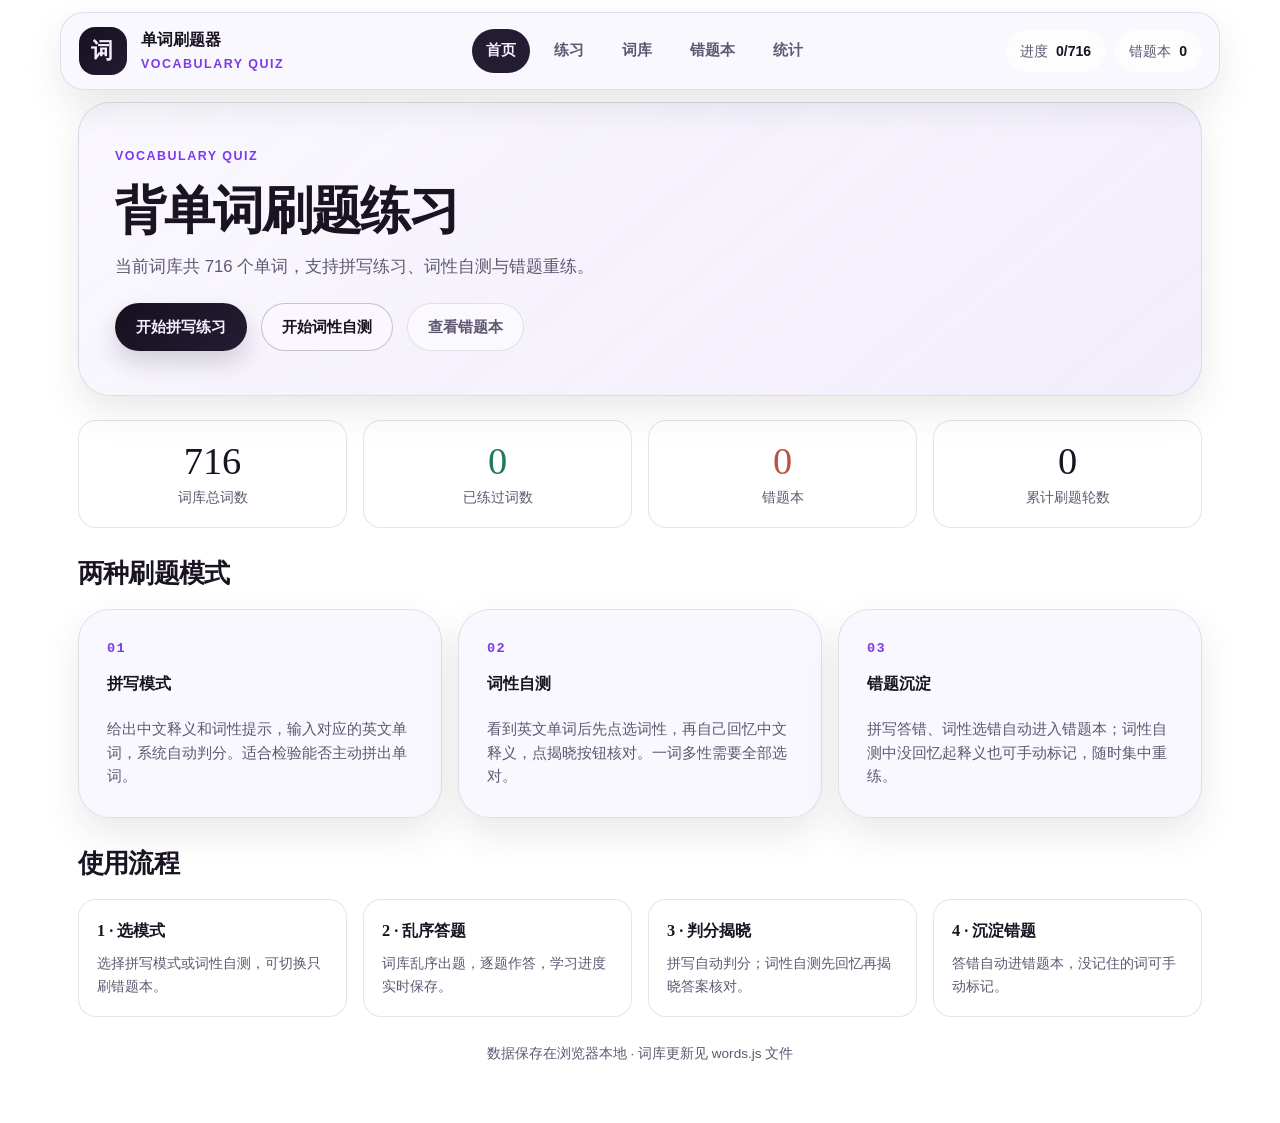
==== commit dc750da9: "Update mistake count retrieval method" ====
--- a/index.html
+++ b/index.html
@@ -93,7 +93,7 @@
       '当前词库共 ' + words.length + ' 个单词，支持拼写练习、词性自测与错题重练。';
     document.getElementById('st-total').textContent = words.length;
     document.getElementById('st-learned').textContent = learned;
-    document.getElementById('st-mistakes').textContent = Store.getMistakes().length;
+    document.getElementById('st-mistakes').textContent = Store.getValidMistakes().length;
     document.getElementById('st-rounds').textContent = Store.getHistory().length;
   </script>
 </body>
